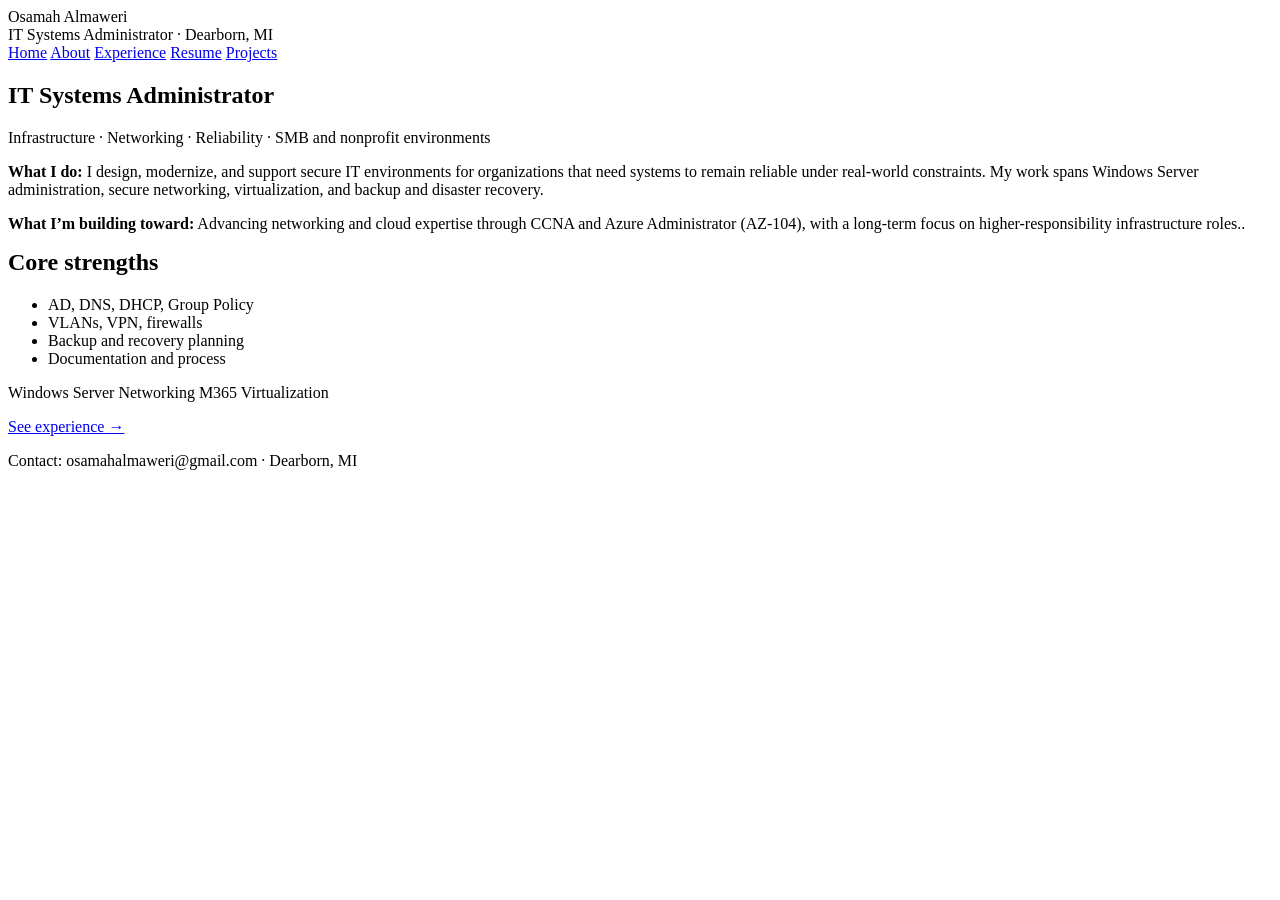
==== index.html @ 4bf9e123 "Initial commit: professional site" ====
<!doctype html>
<html lang="en">
<head>
  <meta charset="utf-8" />
  <meta name="viewport" content="width=device-width, initial-scale=1" />
  <title>Your Name</title>
  <link rel="stylesheet" href="style.css" />
</head>
<body>
  <header>
  <div class="container">
    <div class="navbar">
      <div class="brand">
        <div class="name">Osamah Almaweri</div>
        <div class="tag">IT Systems Administrator · Dearborn, MI</div>
      </div>
   <nav>
  <a href="index.html" class="active">Home</a>
  <a href="about.html">About</a>
  <a href="experience.html">Experience</a>
  <a href="Osamah_Almaweri_IT_Systems_Administrator.pdf">Resume</a>
  <a href="projects.html">Projects</a>
</nav>

    </div>
  </div>
</header>



 <main class="container">
  <section class="hero">
    <h1>IT Systems Administrator</h1>
    <p class="small">Infrastructure · Networking · Reliability · SMB and nonprofit environments</p>
  </section>

  <div class="grid">
    <div class="card elevated">
      <p><strong>What I do:</strong> I design, modernize, and support secure IT environments for organizations that need systems to remain reliable under real-world constraints. My work spans Windows Server administration, secure networking, virtualization, and backup and disaster recovery.</p>
      <p><strong>What I’m building toward:</strong> Advancing networking and cloud expertise through CCNA and Azure Administrator (AZ-104), with a long-term focus on higher-responsibility infrastructure roles..</p>
    </div>

    <div class="card">
      <h2 style="margin-top:0;">Core strengths</h2>
      <ul class="list">
        <li>AD, DNS, DHCP, Group Policy</li>
        <li>VLANs, VPN, firewalls</li>
        <li>Backup and recovery planning</li>
        <li>Documentation and process</li>
      </ul>

      <div class="pills">
        <span class="pill">Windows Server</span>
        <span class="pill">Networking</span>
        <span class="pill">M365</span>
        <span class="pill">Virtualization</span>
      </div>
    </div>
  </div>

  <div class="hr"></div>

  <p><a href="experience.html">See experience →</a></p>

  <div class="footer">
    <div>Contact: osamahalmaweri@gmail.com · Dearborn, MI</div>
  </div>
</main>
</body>
</html>
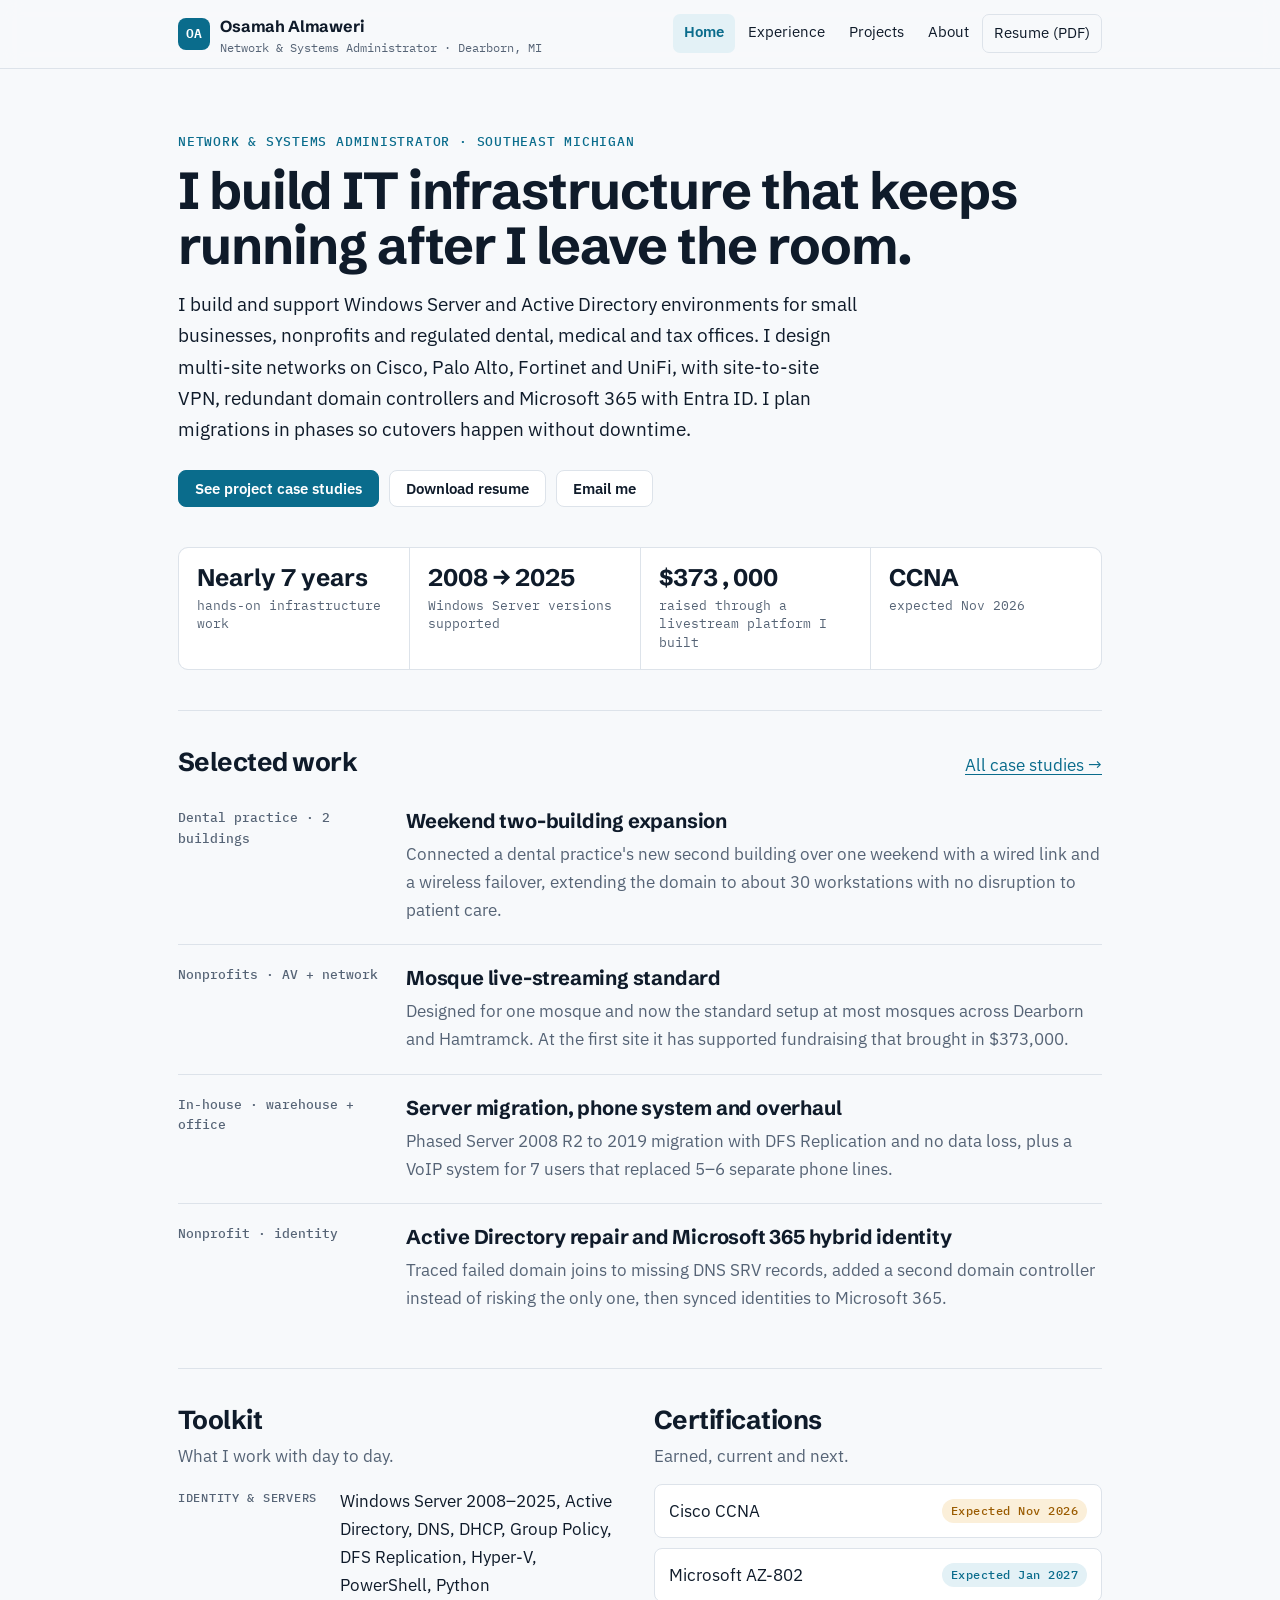
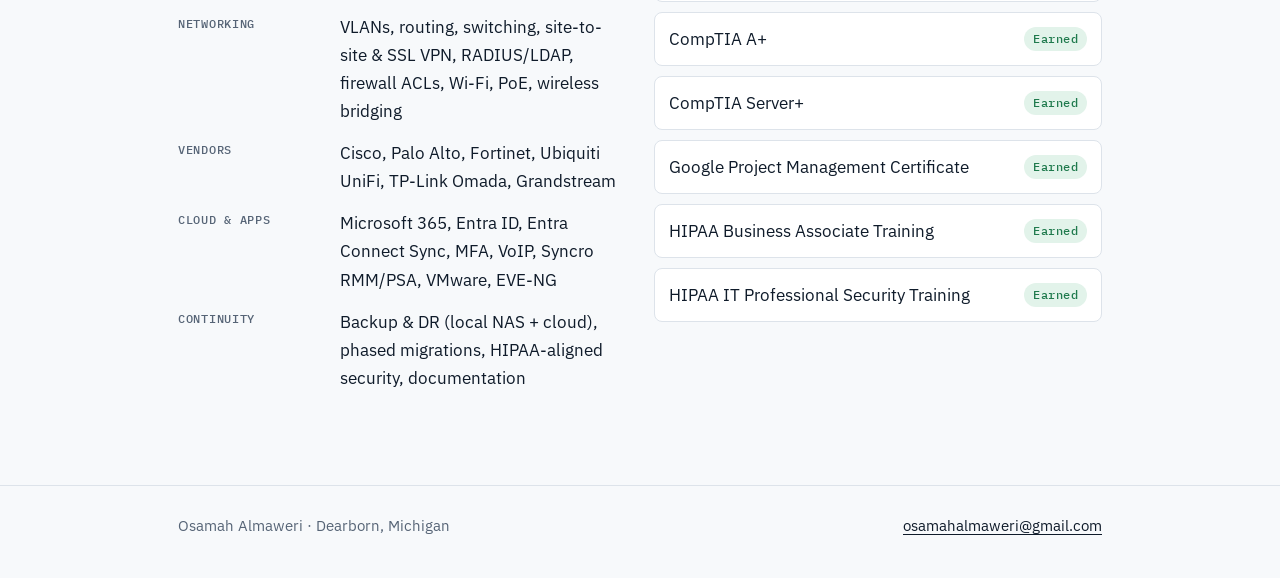
==== commit edc9275f: "Rebuild site: case studies, diagrams, resume sync - New design with dark mode and mobile layout; low" ====
--- a/index.html
+++ b/index.html
@@ -1,70 +1,124 @@
 <!doctype html>
 <html lang="en">
 <head>
-  <meta charset="utf-8" />
-  <meta name="viewport" content="width=device-width, initial-scale=1" />
-  <title>Your Name</title>
-  <link rel="stylesheet" href="style.css" />
+  <meta charset="utf-8">
+  <meta name="viewport" content="width=device-width, initial-scale=1, viewport-fit=cover">
+  <title>Osamah Almaweri · Network & Systems Administrator</title>
+  <meta name="description" content="Osamah Almaweri is a network and systems administrator in Dearborn, Michigan with nearly 7 years building Windows Server, Active Directory and multi-site network infrastructure for small businesses, nonprofits and regulated dental, medical and tax offices.">
+  <link rel="canonical" href="https://www.osamahalmaweri.com/">
+  <meta property="og:type" content="website">
+  <meta property="og:title" content="Osamah Almaweri · Network & Systems Administrator">
+  <meta property="og:description" content="Windows Server, Active Directory and multi-site networks for small businesses, nonprofits and regulated offices in Southeast Michigan.">
+  <meta property="og:url" content="https://www.osamahalmaweri.com/">
+  <link rel="icon" href="data:image/svg+xml,%3Csvg xmlns='http://www.w3.org/2000/svg' viewBox='0 0 32 32'%3E%3Crect width='32' height='32' rx='7' fill='%230a6c8c'/%3E%3Ctext x='16' y='21' font-family='monospace' font-size='13' font-weight='700' fill='white' text-anchor='middle'%3EOA%3C/text%3E%3C/svg%3E">
+  <link rel="preconnect" href="https://fonts.googleapis.com">
+  <link rel="preconnect" href="https://fonts.gstatic.com" crossorigin>
+  <link rel="stylesheet" href="https://fonts.googleapis.com/css2?family=IBM+Plex+Mono:wght@400;500&family=IBM+Plex+Sans:wght@400;600&family=Schibsted+Grotesk:wght@600;700&display=swap">
+  <link rel="stylesheet" href="style.css">
 </head>
 <body>
-  <header>
-  <div class="container">
-    <div class="navbar">
-      <div class="brand">
-        <div class="name">Osamah Almaweri</div>
-        <div class="tag">IT Systems Administrator · Dearborn, MI</div>
-      </div>
-   <nav>
-  <a href="index.html" class="active">Home</a>
-  <a href="about.html">About</a>
-  <a href="experience.html">Experience</a>
-  <a href="Osamah_Almaweri_IT_Systems_Administrator.pdf">Resume</a>
-  <a href="projects.html">Projects</a>
-</nav>
+<a class="skip" href="#main">Skip to content</a>
 
-    </div>
+<header class="site-header">
+  <div class="wrap navbar">
+    <a class="brand" href="index.html">
+      <span class="brand-mark" aria-hidden="true">OA</span>
+      <span><span class="brand-name">Osamah Almaweri</span><span class="brand-role">Network &amp; Systems Administrator · Dearborn, MI</span></span>
+    </a>
+    <nav class="nav" aria-label="Main">
+      <a href="index.html" aria-current="page">Home</a>
+      <a href="experience.html">Experience</a>
+      <a href="projects.html">Projects</a>
+      <a href="about.html">About</a>
+      <a class="nav-cta" href="Osamah_Almaweri_IT_Systems_Administrator.pdf">Resume (PDF)</a>
+    </nav>
   </div>
 </header>
 
+<main id="main" class="wrap">
 
+  <section class="hero">
+    <p class="eyebrow">Network &amp; Systems Administrator · Southeast Michigan</p>
+    <h1>I build IT infrastructure that keeps running after I leave the room.</h1>
+    <p class="lede">I build and support Windows Server and Active Directory environments for small businesses, nonprofits and regulated dental, medical and tax offices. I design multi-site networks on Cisco, Palo Alto, Fortinet and UniFi, with site-to-site VPN, redundant domain controllers and Microsoft 365 with Entra ID. I plan migrations in phases so cutovers happen without downtime.</p>
+    <div class="actions">
+      <a class="btn primary" href="projects.html">See project case studies</a>
+      <a class="btn" href="Osamah_Almaweri_IT_Systems_Administrator.pdf">Download resume</a>
+      <a class="btn" href="mailto:osamahalmaweri@gmail.com">Email me</a>
+    </div>
 
- <main class="container">
-  <section class="hero">
-    <h1>IT Systems Administrator</h1>
-    <p class="small">Infrastructure · Networking · Reliability · SMB and nonprofit environments</p>
+    <div class="facts">
+      <div class="fact"><b>Nearly 7 years</b><span>hands-on infrastructure work</span></div>
+      <div class="fact"><b>2008 → 2025</b><span>Windows Server versions supported</span></div>
+      <div class="fact"><b>$373,000</b><span>raised through a livestream platform I built</span></div>
+      <div class="fact"><b>CCNA</b><span>expected Nov 2026</span></div>
+    </div>
   </section>
 
-  <div class="grid">
-    <div class="card elevated">
-      <p><strong>What I do:</strong> I design, modernize, and support secure IT environments for organizations that need systems to remain reliable under real-world constraints. My work spans Windows Server administration, secure networking, virtualization, and backup and disaster recovery.</p>
-      <p><strong>What I’m building toward:</strong> Advancing networking and cloud expertise through CCNA and Azure Administrator (AZ-104), with a long-term focus on higher-responsibility infrastructure roles..</p>
+  <section class="section" aria-labelledby="work-h">
+    <div class="section-head">
+      <h2 id="work-h">Selected work</h2>
+      <p><a href="projects.html">All case studies →</a></p>
     </div>
+    <div class="work-list">
+      <a class="work" href="projects.html#dental-link">
+        <span class="work-tag">Dental practice · 2 buildings</span>
+        <div><h3>Weekend two-building expansion</h3>
+        <p>Connected a dental practice's new second building over one weekend with a wired link and a wireless failover, extending the domain to about 30 workstations with no disruption to patient care.</p></div>
+      </a>
+      <a class="work" href="projects.html#streaming">
+        <span class="work-tag">Nonprofits · AV + network</span>
+        <div><h3>Mosque live-streaming standard</h3>
+        <p>Designed for one mosque and now the standard setup at most mosques across Dearborn and Hamtramck. At the first site it has supported fundraising that brought in $373,000.</p></div>
+      </a>
+      <a class="work" href="projects.html#overhaul">
+        <span class="work-tag">In-house · warehouse + office</span>
+        <div><h3>Server migration, phone system and overhaul</h3>
+        <p>Phased Server 2008 R2 to 2019 migration with DFS Replication and no data loss, plus a VoIP system for 7 users that replaced 5–6 separate phone lines.</p></div>
+      </a>
+      <a class="work" href="projects.html#ad-repair">
+        <span class="work-tag">Nonprofit · identity</span>
+        <div><h3>Active Directory repair and Microsoft 365 hybrid identity</h3>
+        <p>Traced failed domain joins to missing DNS SRV records, added a second domain controller instead of risking the only one, then synced identities to Microsoft 365.</p></div>
+      </a>
+    </div>
+  </section>
 
-    <div class="card">
-      <h2 style="margin-top:0;">Core strengths</h2>
-      <ul class="list">
-        <li>AD, DNS, DHCP, Group Policy</li>
-        <li>VLANs, VPN, firewalls</li>
-        <li>Backup and recovery planning</li>
-        <li>Documentation and process</li>
+  <section class="section split" aria-label="Skills and certifications">
+    <div>
+      <h2>Toolkit</h2>
+      <p class="muted">What I work with day to day.</p>
+      <dl class="toolkit">
+        <div><dt>Identity &amp; servers</dt><dd>Windows Server 2008–2025, Active Directory, DNS, DHCP, Group Policy, DFS Replication, Hyper-V, PowerShell, Python</dd></div>
+        <div><dt>Networking</dt><dd>VLANs, routing, switching, site-to-site &amp; SSL VPN, RADIUS/LDAP, firewall ACLs, Wi-Fi, PoE, wireless bridging</dd></div>
+        <div><dt>Vendors</dt><dd>Cisco, Palo Alto, Fortinet, Ubiquiti UniFi, TP-Link Omada, Grandstream</dd></div>
+        <div><dt>Cloud &amp; apps</dt><dd>Microsoft 365, Entra ID, Entra Connect Sync, MFA, VoIP, Syncro RMM/PSA, VMware, EVE-NG</dd></div>
+        <div><dt>Continuity</dt><dd>Backup &amp; DR (local NAS + cloud), phased migrations, HIPAA-aligned security, documentation</dd></div>
+      </dl>
+    </div>
+    <div>
+      <h2>Certifications</h2>
+      <p class="muted">Earned, current and next.</p>
+      <ul class="certs">
+        <li>Cisco CCNA <span class="status progress">Expected Nov 2026</span></li>
+        <li>Microsoft AZ-802 <span class="status next">Expected Jan 2027</span></li>
+        <li>CompTIA A+ <span class="status done">Earned</span></li>
+        <li>CompTIA Server+ <span class="status done">Earned</span></li>
+        <li>Google Project Management Certificate <span class="status done">Earned</span></li>
+        <li>HIPAA Business Associate Training <span class="status done">Earned</span></li>
+        <li>HIPAA IT Professional Security Training <span class="status done">Earned</span></li>
       </ul>
+    </div>
+  </section>
 
-      <div class="pills">
-        <span class="pill">Windows Server</span>
-        <span class="pill">Networking</span>
-        <span class="pill">M365</span>
-        <span class="pill">Virtualization</span>
-      </div>
-    </div>
+</main>
+
+<footer class="site-footer">
+  <div class="wrap">
+    <span>Osamah Almaweri · Dearborn, Michigan</span>
+    <span><a href="mailto:osamahalmaweri@gmail.com">osamahalmaweri@gmail.com</a>
+    <!-- · <a href="https://www.linkedin.com/in/YOUR-HANDLE">LinkedIn</a> --></span>
   </div>
-
-  <div class="hr"></div>
-
-  <p><a href="experience.html">See experience →</a></p>
-
-  <div class="footer">
-    <div>Contact: osamahalmaweri@gmail.com · Dearborn, MI</div>
-  </div>
-</main>
+</footer>
 </body>
 </html>
--- a/style.css
+++ b/style.css
@@ -0,0 +1,293 @@
+/* Osamah Almaweri — site styles
+   Layout: one left-aligned reading column (~960px), sticky top bar,
+   content set as "spec sheets": label in mono, detail in sans. */
+
+:root{
+  /* Color — cool slate neutrals biased toward the accent */
+  --bg:        #f7f9fb;
+  --surface:   #ffffff;
+  --fg:        #0f1b2a;
+  --muted:     #566476;
+  --line:      #dde3ea;
+  --accent:    #0a6c8c;   /* deep cable-teal */
+  --accent-ink:#ffffff;
+  --accent-soft:#e3f1f6;
+  --ok:        #1f7a4d;
+  --ok-soft:   #e2f3ea;
+  --warn:      #9a5b00;
+  --warn-soft: #fbefd9;
+  --header-bg: rgba(247,249,251,.88);
+
+  /* Type */
+  --display: "Schibsted Grotesk", "Segoe UI", system-ui, sans-serif;
+  --body:    "IBM Plex Sans", "Segoe UI", system-ui, -apple-system, Roboto, Arial, sans-serif;
+  --mono:    "IBM Plex Mono", ui-monospace, "Cascadia Mono", Consolas, monospace;
+
+  /* Scale */
+  --max: 960px;
+  --radius: 10px;
+}
+
+@media (prefers-color-scheme: dark){
+  :root:not([data-theme="light"]){
+    --bg:#0c131c; --surface:#121c27; --fg:#e6edf4; --muted:#93a3b5; --line:#233142;
+    --accent:#4fb4d6; --accent-ink:#06202b; --accent-soft:#11303d;
+    --ok:#5cc792; --ok-soft:#12301f; --warn:#e5ad55; --warn-soft:#352610;
+    --header-bg: rgba(12,19,28,.88);
+    color-scheme: dark;
+  }
+}
+:root[data-theme="dark"]{
+  --bg:#0c131c; --surface:#121c27; --fg:#e6edf4; --muted:#93a3b5; --line:#233142;
+  --accent:#4fb4d6; --accent-ink:#06202b; --accent-soft:#11303d;
+  --ok:#5cc792; --ok-soft:#12301f; --warn:#e5ad55; --warn-soft:#352610;
+  --header-bg: rgba(12,19,28,.88);
+  color-scheme: dark;
+}
+
+*{ box-sizing:border-box; }
+html{ -webkit-text-size-adjust:100%; scroll-behavior:smooth; }
+@media (prefers-reduced-motion: reduce){ html{ scroll-behavior:auto; } }
+
+body{
+  margin:0;
+  background:var(--bg);
+  color:var(--fg);
+  font-family:var(--body);
+  font-size:17px;
+  line-height:1.65;
+}
+
+a{ color:var(--accent); text-underline-offset:3px; }
+a:hover{ text-decoration-thickness:2px; }
+:focus-visible{ outline:2px solid var(--accent); outline-offset:3px; border-radius:4px; }
+
+.skip{ position:absolute; left:-999px; top:8px; }
+.skip:focus{ left:16px; background:var(--surface); padding:8px 12px; z-index:20; }
+
+.wrap{
+  max-width:var(--max);
+  margin:0 auto;
+  padding-left:max(18px, env(safe-area-inset-left, 0px));
+  padding-right:max(18px, env(safe-area-inset-right, 0px));
+}
+
+/* ---------- Header ---------- */
+.site-header{
+  position:sticky; top:0; z-index:10;
+  background:var(--header-bg);
+  backdrop-filter:blur(10px);
+  -webkit-backdrop-filter:blur(10px);
+  border-bottom:1px solid var(--line);
+}
+.navbar{
+  display:flex; align-items:center; justify-content:space-between;
+  flex-wrap:wrap; gap:8px 20px;
+  padding-block:12px;
+}
+.brand{ display:flex; align-items:center; gap:10px; text-decoration:none; color:var(--fg); }
+.brand-mark{
+  width:32px; height:32px; border-radius:8px; flex:none;
+  display:grid; place-items:center;
+  background:var(--accent); color:var(--accent-ink);
+  font:600 13px/1 var(--mono); letter-spacing:.02em;
+}
+.brand-name{ font:700 16px/1.2 var(--display); letter-spacing:-.01em; }
+.brand-role{ display:block; font:400 12px/1.3 var(--mono); color:var(--muted); }
+
+.nav{ display:flex; flex-wrap:wrap; gap:2px; }
+.nav a{
+  color:var(--fg); text-decoration:none;
+  font-size:15px; padding:6px 11px; border-radius:7px;
+}
+.nav a:hover{ background:var(--accent-soft); }
+.nav a[aria-current="page"]{ background:var(--accent-soft); color:var(--accent); font-weight:600; }
+.nav a.nav-cta{ border:1px solid var(--line); }
+
+/* ---------- Type ---------- */
+h1,h2,h3{ font-family:var(--display); letter-spacing:-.02em; text-wrap:balance; color:var(--fg); }
+h1{ font-size:clamp(34px, 5.4vw, 52px); line-height:1.06; margin:0 0 16px; }
+h2{ font-size:26px; line-height:1.2; margin:0 0 6px; }
+h3{ font-size:20px; line-height:1.3; margin:0 0 6px; letter-spacing:-.01em; }
+p{ margin:0 0 14px; }
+.lede{ font-size:19px; color:var(--fg); max-width:62ch; }
+.muted{ color:var(--muted); }
+.eyebrow{
+  font:500 13px/1.4 var(--mono); letter-spacing:.06em; text-transform:uppercase;
+  color:var(--accent); margin:0 0 12px;
+}
+.prose{ max-width:66ch; }
+
+/* ---------- Sections ---------- */
+main{ padding-block:8px 40px; }
+.hero{ padding-block:56px 40px; }
+.section{ padding-block:36px; border-top:1px solid var(--line); }
+.section-head{ display:flex; justify-content:space-between; align-items:baseline; flex-wrap:wrap; gap:8px 20px; margin-bottom:20px; }
+.section-head p{ margin:0; }
+.page-head{ padding-block:48px 28px; }
+
+/* ---------- Buttons ---------- */
+.actions{ display:flex; flex-wrap:wrap; gap:10px; margin-top:24px; }
+.btn{
+  display:inline-flex; align-items:center; gap:8px;
+  padding:10px 16px; border-radius:8px;
+  font:600 15px/1 var(--body); text-decoration:none;
+  border:1px solid var(--line); color:var(--fg); background:var(--surface);
+}
+.btn:hover{ border-color:var(--accent); }
+.btn.primary{ background:var(--accent); border-color:var(--accent); color:var(--accent-ink); }
+.btn.primary:hover{ filter:brightness(1.08); }
+
+/* ---------- Facts strip ---------- */
+.facts{
+  display:grid; grid-template-columns:repeat(auto-fit, minmax(180px,1fr));
+  gap:1px; background:var(--line);
+  border:1px solid var(--line); border-radius:var(--radius); overflow:hidden;
+  margin-top:40px;
+}
+.fact{ background:var(--surface); padding:16px 18px; min-width:0; }
+.fact b{ display:block; font:700 24px/1.2 var(--display); font-variant-numeric:tabular-nums; }
+.fact span{ display:block; font:400 13px/1.45 var(--mono); color:var(--muted); margin-top:4px; }
+
+/* ---------- Spec rows (project + job metadata) ---------- */
+.spec{
+  display:grid; grid-template-columns:max-content 1fr; gap:4px 16px;
+  font-size:14px; margin:12px 0 16px;
+}
+.spec dt{ font:500 12px/1.9 var(--mono); text-transform:uppercase; letter-spacing:.06em; color:var(--muted); }
+.spec dd{ margin:0; min-width:0; }
+
+/* ---------- Featured work (home) ---------- */
+.work-list{ display:grid; gap:0; }
+.work{
+  display:grid; grid-template-columns:200px 1fr; gap:6px 28px;
+  padding-block:20px; border-top:1px solid var(--line);
+  text-decoration:none; color:inherit;
+}
+.work:first-child{ border-top:0; padding-top:4px; }
+.work-tag{ font:500 13px/1.6 var(--mono); color:var(--muted); }
+.work h3{ color:var(--fg); }
+.work:hover h3{ color:var(--accent); }
+.work p{ margin:0; color:var(--muted); }
+
+/* ---------- Two-column ---------- */
+.split{ display:grid; grid-template-columns:1fr 1fr; gap:28px; }
+.split > *{ min-width:0; }
+
+/* ---------- Certifications ---------- */
+.certs{ list-style:none; margin:0; padding:0; display:grid; gap:10px; }
+.certs li{
+  display:flex; justify-content:space-between; align-items:center; gap:12px;
+  padding:12px 14px; background:var(--surface);
+  border:1px solid var(--line); border-radius:8px;
+}
+.status{
+  flex:none; font:500 12px/1 var(--mono); letter-spacing:.04em;
+  padding:6px 9px; border-radius:999px; white-space:nowrap;
+}
+.status.done{ background:var(--ok-soft); color:var(--ok); }
+.status.progress{ background:var(--warn-soft); color:var(--warn); }
+.status.next{ background:var(--accent-soft); color:var(--accent); }
+
+/* ---------- Toolkit ---------- */
+.toolkit{ display:grid; gap:14px; }
+.toolkit div{ display:grid; grid-template-columns:150px 1fr; gap:12px; }
+.toolkit dt{ font:500 12px/1.9 var(--mono); text-transform:uppercase; letter-spacing:.06em; color:var(--muted); }
+.toolkit dd{ margin:0; min-width:0; }
+
+/* ---------- Tags ---------- */
+.tags{ display:flex; flex-wrap:wrap; gap:6px; margin:14px 0 0; padding:0; list-style:none; }
+.tags li{
+  font:400 12.5px/1 var(--mono); color:var(--muted);
+  padding:6px 9px; border:1px solid var(--line); border-radius:6px; background:var(--bg);
+}
+
+/* ---------- Experience timeline ---------- */
+.job{ display:grid; grid-template-columns:200px 1fr; gap:6px 28px; padding-block:28px; border-top:1px solid var(--line); }
+.job:first-of-type{ border-top:0; }
+.job-when{ font:500 14px/1.6 var(--mono); color:var(--muted); font-variant-numeric:tabular-nums; }
+.job-when span{ display:block; }
+.job h2{ font-size:22px; }
+.job .org{ font-weight:600; margin:0 0 10px; }
+.job > div{ min-width:0; }
+
+ul.points{ margin:12px 0 0; padding-left:20px; }
+ul.points li{ margin:7px 0; padding-left:2px; }
+ul.points li::marker{ color:var(--accent); }
+
+/* ---------- Project case studies ---------- */
+.case{
+  background:var(--surface); border:1px solid var(--line); border-radius:var(--radius);
+  padding:28px; margin-bottom:22px; scroll-margin-top:90px;
+}
+.case h2{ font-size:24px; }
+.case h3{ font-size:15px; font-family:var(--mono); font-weight:500; text-transform:uppercase; letter-spacing:.06em; color:var(--muted); margin:22px 0 4px; }
+.case .result{
+  margin-top:20px; padding:14px 16px; border-radius:8px;
+  background:var(--accent-soft); color:var(--fg);
+}
+.case .result b{ color:var(--accent); font-family:var(--mono); font-size:13px; text-transform:uppercase; letter-spacing:.06em; display:block; margin-bottom:2px; }
+.jump{ display:flex; flex-wrap:wrap; gap:8px; margin:0 0 28px; padding:0; list-style:none; }
+.jump a{ font-size:14px; padding:6px 10px; border:1px solid var(--line); border-radius:7px; text-decoration:none; color:var(--fg); background:var(--surface); }
+.jump a:hover{ border-color:var(--accent); }
+
+/* ---------- Footer ---------- */
+.site-footer{ border-top:1px solid var(--line); padding-block:28px 40px; color:var(--muted); font-size:15px; }
+.site-footer .wrap{ display:flex; flex-wrap:wrap; justify-content:space-between; gap:10px 24px; }
+.site-footer a{ color:var(--fg); }
+
+/* ---------- Responsive ---------- */
+@media (max-width: 760px){
+  body{ font-size:16px; }
+  .hero{ padding-block:36px 28px; }
+  .split{ grid-template-columns:1fr; }
+  .work, .job{ grid-template-columns:1fr; }
+  .toolkit div{ grid-template-columns:1fr; gap:2px; }
+  .case{ padding:20px; }
+  .nav a{ padding:6px 9px; font-size:14px; }
+  .spec{ grid-template-columns:1fr; gap:0; }
+  .spec dd{ margin-bottom:6px; }
+}
+
+@media print{
+  .site-header, .actions, .jump, .skip{ display:none; }
+  body{ background:#fff; color:#000; font-size:11pt; }
+  .case{ border:0; padding:0; break-inside:avoid; }
+}
+
+/* ---------- Diagrams (inline SVG, theme-aware) ---------- */
+.diagram{ margin:22px 0 4px; padding:16px; border:1px solid var(--line); border-radius:8px; background:var(--bg); overflow-x:auto; }
+.diagram svg{ display:block; width:100%; min-width:600px; height:auto; }
+.diagram figcaption{ font:400 12.5px/1.5 var(--mono); color:var(--muted); margin-top:10px; }
+.dg text{ font-family:var(--mono); font-size:12px; fill:var(--fg); }
+.dg .sub{ font-size:10.5px; fill:var(--muted); }
+.dg .lbl{ font-size:10.5px; fill:var(--muted); }
+.dg .ttl{ font-size:11px; fill:var(--accent); letter-spacing:.06em; }
+.dg .node{ fill:var(--surface); stroke:var(--muted); stroke-width:1.1; }
+.dg .node.key{ stroke:var(--accent); stroke-width:1.8; }
+.dg .node.old{ stroke:var(--warn); stroke-dasharray:3 3; }
+.dg .zone{ fill:var(--accent-soft); fill-opacity:.55; stroke:none; }
+.dg .link{ stroke:var(--muted); stroke-width:1.5; fill:none; }
+.dg .net{ stroke:var(--accent); stroke-width:1.6; stroke-dasharray:6 4; fill:none; }
+.dg .arrow{ fill:var(--muted); }
+.dg .arrow.acc{ fill:var(--accent); }
+
+/* ---------- Proposals ---------- */
+.section-title{ margin:48px 0 6px; }
+.proposals{ display:grid; grid-template-columns:repeat(auto-fit, minmax(280px,1fr)); gap:18px; margin-top:20px; }
+.proposal{ background:var(--surface); border:1px solid var(--line); border-radius:var(--radius); padding:22px; min-width:0; scroll-margin-top:90px; }
+.proposal h3{ font-size:19px; margin:4px 0 8px; }
+.proposal .status{ display:inline-block; margin-bottom:6px; }
+
+/* ---------- Drawings (redacted originals) ---------- */
+.proposal.wide{ grid-column:1 / -1; }
+.drawing{ margin:18px 0 4px; }
+.drawing a{ display:block; border:1px solid var(--line); border-radius:8px; overflow:hidden; background:#fff; }
+.drawing img{ display:block; width:100%; height:auto; }
+.drawing figcaption{ font:400 12.5px/1.5 var(--mono); color:var(--muted); margin-top:8px; }
+.dg .bad{ stroke:var(--warn); stroke-width:1.6; stroke-dasharray:4 3; fill:none; }
+.dg .warn{ fill:var(--warn); }
+.dg .okc{ fill:var(--ok); }
+.more{ display:grid; grid-template-columns:repeat(auto-fit, minmax(240px,1fr)); gap:16px; margin-top:18px; }
+.more .proposal h3{ font-size:17px; }
+.more .proposal p{ margin:0; font-size:15.5px; }
